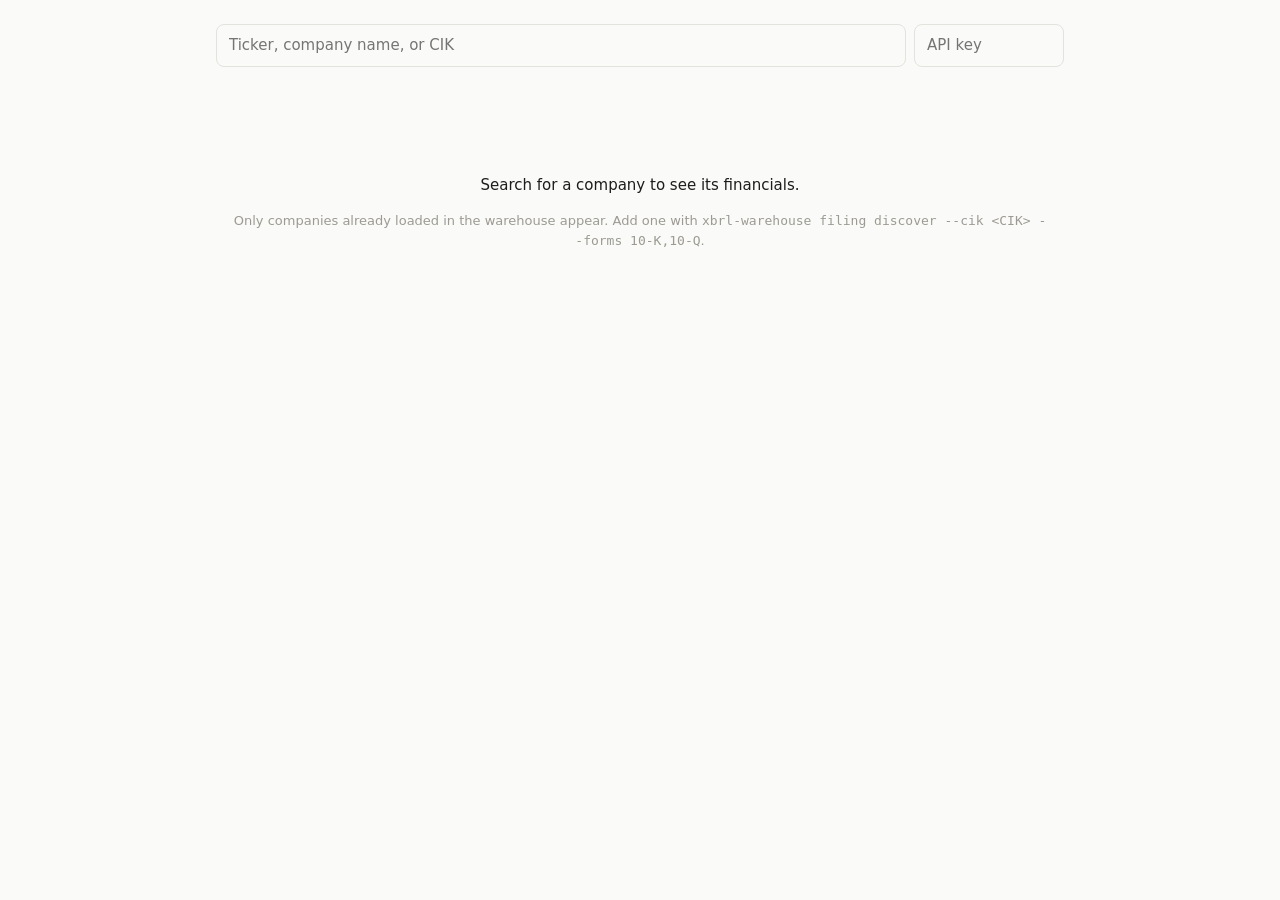
==== sec-xbrl-warehouse/src/sec_xbrl_warehouse/api/static/index.html @ 1208d2e8 "Add a web UI and an MCP server over the query API - /ui: one static page (no build step, no CDN). Co" ====
<!doctype html>
<html lang="en">
<head>
<meta charset="utf-8">
<meta name="viewport" content="width=device-width, initial-scale=1">
<title>XBRL Warehouse</title>
<style>
:root {
  color-scheme: light dark;
  --bg: #fafaf8; --card: #f1f0ec; --text: #1d1d1b; --muted: #6b6a64; --faint: #9c9a92; --line: #e3e2dc;
  --accent: #185fa5; --bar: #378add; --up: #3b6d11; --down: #a32d2d; --radius: 8px;
  font-family: system-ui, -apple-system, "Segoe UI", sans-serif; font-size: 15px;
}
@media (prefers-color-scheme: dark) {
  :root { --bg: #161615; --card: #232321; --text: #ecebe6; --muted: #a8a69e; --faint: #77756e; --line: #34332f;
          --accent: #85b7eb; --up: #97c459; --down: #f09595; }
}
* { box-sizing: border-box; }
body { margin: 0; background: var(--bg); color: var(--text); line-height: 1.5; }
main { max-width: 880px; margin: 0 auto; padding: 24px 16px 48px; }
input, button { font: inherit; color: inherit; }
.top { display: flex; gap: 8px; margin-bottom: 28px; }
.search { position: relative; flex: 1; }
.search input, #key { width: 100%; background: transparent; border: 1px solid var(--line); border-radius: var(--radius); padding: 9px 12px; }
#key { width: 150px; }
#results { position: absolute; top: 100%; left: 0; right: 0; z-index: 5; background: var(--bg); border: 1px solid var(--line); border-radius: var(--radius); margin-top: 4px; display: none; overflow: hidden; }
#results div { padding: 9px 12px; cursor: pointer; }
#results div:hover, #results div.active { background: var(--card); }
.head { display: flex; align-items: baseline; justify-content: space-between; gap: 12px; flex-wrap: wrap; margin-bottom: 16px; }
.head h1 { font-size: 22px; font-weight: 500; margin: 0; display: inline; }
.muted { color: var(--muted); }
.faint { color: var(--faint); font-size: 13px; }
.cards { display: grid; grid-template-columns: repeat(auto-fit, minmax(150px, 1fr)); gap: 12px; margin-bottom: 28px; }
.card { background: var(--card); border-radius: var(--radius); padding: 14px 16px; }
.card .label { font-size: 13px; color: var(--muted); margin: 0; }
.card .value { font-size: 24px; font-weight: 500; }
.up { color: var(--up); } .down { color: var(--down); }
.label { font-size: 13px; color: var(--muted); margin-bottom: 6px; }
#chart { width: 100%; height: 160px; display: block; margin-bottom: 24px; }
#chart text { fill: var(--muted); font-size: 12px; }
.filings a { display: flex; justify-content: space-between; gap: 12px; padding: 9px 0; border-top: 1px solid var(--line); color: inherit; text-decoration: none; font-size: 14px; }
.filings a:last-child { border-bottom: 1px solid var(--line); }
.filings a:hover span:first-child { color: var(--accent); }
.tabs { display: flex; gap: 20px; border-bottom: 1px solid var(--line); margin: 36px 0 4px; }
.tabs button { background: none; border: none; border-bottom: 2px solid transparent; padding: 8px 0; color: var(--muted); cursor: pointer; }
.tabs button.on { color: var(--text); border-bottom-color: var(--text); }
.scroll { overflow-x: auto; }
table { width: 100%; border-collapse: collapse; font-size: 14px; }
th, td { padding: 10px 8px; text-align: right; border-bottom: 1px solid var(--line); white-space: nowrap; font-weight: 400; }
th:first-child, td:first-child { text-align: left; }
th { color: var(--muted); font-size: 13px; }
td.neg { color: var(--down); }
.empty { text-align: center; padding: 64px 16px; }
#status { color: var(--down); margin-bottom: 12px; }
</style>
</head>
<body>
<main>
  <div class="top">
    <div class="search">
      <input id="q" placeholder="Ticker, company name, or CIK" autocomplete="off" aria-label="Search companies">
      <div id="results" role="listbox"></div>
    </div>
    <input id="key" type="password" placeholder="API key" aria-label="API key (only if the API requires one)" title="Only needed if the API requires a key">
  </div>
  <div id="status"></div>
  <div id="empty" class="empty">
    <p>Search for a company to see its financials.</p>
    <p class="faint">Only companies already loaded in the warehouse appear. Add one with
      <code>xbrl-warehouse filing discover --cik &lt;CIK&gt; --forms 10-K,10-Q</code>.</p>
  </div>
  <section id="company" hidden>
    <div class="head">
      <div><h1 id="name"></h1> <span id="ticker" class="muted"></span></div>
      <span id="source" class="faint"></span>
    </div>
    <div class="cards" id="cards"></div>
    <div class="label" id="chart-label">Revenue</div>
    <svg id="chart" role="img" aria-label="Revenue by fiscal year"></svg>
    <div class="label">Latest filings</div>
    <div class="filings" id="filings"></div>
    <div class="tabs" role="tablist">
      <button data-tab="income" class="on" role="tab">Income</button>
      <button data-tab="cash" role="tab">Cash flow</button>
      <button data-tab="balance" role="tab">Balance sheet</button>
      <span id="unit" class="faint" style="margin-left:auto;align-self:center"></span>
    </div>
    <div class="scroll"><table id="table"></table></div>
  </section>
</main>
<script>
const CARDS = [["revenue", "Revenue"], ["net_income", "Net income"], ["free_cash_flow", "Free cash flow"], ["diluted_eps", "Diluted EPS"]];
const TABS = {
  income: [["revenue", "Revenue"], ["gross_profit", "Gross profit"], ["operating_income", "Operating income"], ["net_income", "Net income"], ["diluted_eps", "Diluted EPS ($)"]],
  cash: [["operating_cash_flow", "Operating cash flow"], ["capital_expenditures", "Capital expenditures"], ["free_cash_flow", "Free cash flow"], ["share_repurchases", "Share buybacks"], ["dividends_paid", "Dividends paid"]],
  balance: [["cash_and_equivalents", "Cash and equivalents"], ["total_assets", "Total assets"], ["total_liabilities", "Total liabilities"], ["long_term_debt", "Long-term debt"], ["stockholders_equity", "Shareholders' equity"]],
};
const METRICS = [...new Set([...CARDS, ...Object.values(TABS).flat()].map(([code]) => code))];
const PER_SHARE = new Set(["diluted_eps"]);
const state = { company: null, years: [], values: {}, tab: "income", scale: 1e9 };
const $ = (id) => document.getElementById(id);
const el = (tag, text, attrs = {}) => {
  const node = document.createElement(tag);
  if (text !== undefined && text !== null) node.textContent = text;
  for (const [k, v] of Object.entries(attrs)) node.setAttribute(k, v);
  return node;
};

try { $("key").value = localStorage.getItem("xbrl_api_key") || ""; } catch {}
$("key").addEventListener("change", () => { try { localStorage.setItem("xbrl_api_key", $("key").value); } catch {} });

async function api(path) {
  const headers = $("key").value ? { Authorization: "Bearer " + $("key").value } : {};
  const response = await fetch(path, { headers });
  if (!response.ok) {
    let detail = response.statusText;
    try { const body = await response.json(); detail = typeof body.detail === "string" ? body.detail : JSON.stringify(body.detail); } catch {}
    throw new Error(response.status === 401 ? "The API needs a key. Enter it in the API key box." : `${response.status}: ${detail}`);
  }
  return response.json();
}
const fail = (error) => { $("status").textContent = error.message; };

let timer, active = -1;
$("q").addEventListener("input", () => {
  clearTimeout(timer);
  const q = $("q").value.trim();
  if (!q) { $("results").style.display = "none"; return; }
  timer = setTimeout(async () => {
    try {
      const data = await api("/v1/companies?q=" + encodeURIComponent(q));
      $("status").textContent = "";
      const box = $("results");
      box.replaceChildren();
      active = -1;
      if (!data.items.length) box.append(el("div", `No loaded company matches "${q}"`, { class: "muted" }));
      for (const c of data.items) {
        const item = el("div", `${c.tickers[0] || "-"} · ${c.name}`, { role: "option" });
        item.company = c;
        item.addEventListener("click", () => select(c));
        box.append(item);
      }
      box.style.display = "block";
    } catch (e) { fail(e); }
  }, 200);
});
$("q").addEventListener("keydown", (event) => {
  const items = [...$("results").children].filter((n) => n.company);
  if (event.key === "ArrowDown" || event.key === "ArrowUp") {
    active = Math.max(0, Math.min(items.length - 1, active + (event.key === "ArrowDown" ? 1 : -1)));
    items.forEach((n, i) => n.classList.toggle("active", i === active));
    event.preventDefault();
  } else if (event.key === "Enter" && items.length) {
    select(items[Math.max(active, 0)].company);
  } else if (event.key === "Escape") {
    $("results").style.display = "none";
  }
});
document.addEventListener("click", (event) => { if (!event.target.closest(".search")) $("results").style.display = "none"; });

async function select(company) {
  state.company = company;
  $("results").style.display = "none";
  $("q").value = company.tickers[0] || company.name;
  $("name").textContent = company.name;
  $("ticker").textContent = [company.tickers[0], company.exchanges[0]].filter(Boolean).join(" · ");
  history.replaceState(null, "", "#" + encodeURIComponent(company.tickers[0] || company.cik));
  try {
    const params = new URLSearchParams({ metrics: METRICS.join(","), limit: "10000" });
    params.append("period_type", "annual");
    params.append("period_type", "instant");
    const [series, filings] = await Promise.all([
      api(`/v1/series/${company.cik}?${params}`),
      api(`/v1/companies/${company.cik}/filings?limit=50`),
    ]);
    $("status").textContent = "";
    buildYears(series.items);
    $("empty").hidden = true;
    $("company").hidden = false;
    renderCards();
    renderChart();
    renderFilings(filings.items);
    renderTable();
  } catch (e) { fail(e); }
}

// Annual values by fiscal year; balance-sheet instants join on the fiscal year's end date.
function buildYears(points) {
  const values = {}, yearEnd = {};
  for (const p of points) {
    if (p.period_type !== "annual" || !p.fiscal_year) continue;
    (values[p.metric] ||= {})[p.fiscal_year] = Number(p.value);
    yearEnd[p.period_end] = p.fiscal_year;
  }
  for (const p of points) {
    const year = yearEnd[p.period_end];
    if (p.period_type === "instant" && year) (values[p.metric] ||= {})[year] = Number(p.value);
  }
  const years = [...new Set(Object.values(values).flatMap((v) => Object.keys(v).map(Number)))].sort();
  state.years = years.slice(-5);
  state.values = values;
  const size = Math.max(0, ...state.years.map((y) => Math.abs(values.revenue?.[y] ?? values.total_assets?.[y] ?? 0)));
  state.scale = size >= 1e10 ? 1e9 : 1e6;
}

const value = (code, year) => state.values[code]?.[year];
function money(code, v, withUnit = true) {
  if (v === undefined) return "–";
  if (PER_SHARE.has(code)) return (withUnit ? "$" : "") + v.toFixed(2);
  const scaled = v / state.scale;
  const text = Math.abs(scaled).toLocaleString(undefined, { minimumFractionDigits: 1, maximumFractionDigits: 1 });
  return (v < 0 ? "−" : "") + (withUnit ? "$" + text + (state.scale === 1e9 ? "B" : "M") : text);
}

function renderCards() {
  const [last, prev] = [state.years.at(-1), state.years.at(-2)];
  $("cards").replaceChildren(...CARDS.map(([code, label]) => {
    const card = el("div", null, { class: "card" });
    const now = value(code, last), before = value(code, prev);
    card.append(el("div", label, { class: "label" }), el("div", money(code, now), { class: "value" }));
    if (now !== undefined && before) {
      const change = (now / before - 1) * 100 * Math.sign(before);
      card.append(el("div", `${change >= 0 ? "+" : "−"}${Math.abs(change).toFixed(1)}% vs FY${prev}`, { class: change >= 0 ? "up" : "down", style: "font-size:13px" }));
    } else {
      card.append(el("div", " ", { style: "font-size:13px" }));
    }
    return card;
  }));
}

function renderChart() {
  const svg = $("chart"), ns = "http://www.w3.org/2000/svg";
  svg.replaceChildren();
  const width = svg.clientWidth || 840, height = 160, top = 22, bottom = 24;
  svg.setAttribute("viewBox", `0 0 ${width} ${height}`);
  const bars = state.years.map((year) => ({ year, v: value("revenue", year) }));
  $("chart-label").textContent = `Revenue, last ${bars.length} years`;
  const max = Math.max(0, ...bars.map((b) => b.v ?? 0));
  if (!max) return;
  const slot = width / bars.length;
  const add = (tag, attrs, text) => {
    const node = document.createElementNS(ns, tag);
    for (const [k, v] of Object.entries(attrs)) node.setAttribute(k, v);
    if (text !== undefined) node.textContent = text;
    svg.append(node);
  };
  bars.forEach((b, i) => {
    const x = i * slot, centre = x + slot / 2;
    add("text", { x: centre, y: height - 6, "text-anchor": "middle" }, `FY${String(b.year).slice(2)}`);
    if (b.v === undefined || b.v <= 0) return;
    const h = (b.v / max) * (height - top - bottom);
    add("rect", { x: x + slot * 0.18, y: height - bottom - h, width: slot * 0.64, height: h, rx: 3, fill: "var(--bar)" });
    add("text", { x: centre, y: height - bottom - h - 6, "text-anchor": "middle" }, money("revenue", b.v, false));
  });
}
window.addEventListener("resize", () => { if (state.company) renderChart(); });

const dateText = (iso) => iso ? new Date(iso + "T00:00:00").toLocaleDateString(undefined, { month: "short", day: "numeric", year: "numeric" }) : "";

function renderFilings(filings) {
  const annual = filings.find((f) => f.form.startsWith("10-K") || f.form.startsWith("20-F"));
  $("source").textContent = annual ? `FY${state.years.at(-1)} · ${annual.form} filed ${dateText(annual.filed_date)}` : "";
  $("filings").replaceChildren(...filings.slice(0, 3).map((f) => {
    const period = f.form.startsWith("10-Q") ? "quarter ended" : "period ended";
    const href = /^\d{10}-\d{2}-\d{6}$/.test(f.accession)
      ? `https://www.sec.gov/Archives/edgar/data/${state.company.cik}/${f.accession.replaceAll("-", "")}/` : "#";
    const row = el("a", null, { href, target: "_blank", rel: "noopener", title: f.accession });
    row.append(el("span", `${f.form}${f.amendment ? " (amended)" : ""} · ${period} ${dateText(f.period_end_date)}`), el("span", dateText(f.filed_date), { class: "faint" }));
    return row;
  }));
  if (!filings.length) $("filings").append(el("div", "No filings loaded.", { class: "faint" }));
}

document.querySelectorAll(".tabs button").forEach((b) => b.addEventListener("click", () => {
  state.tab = b.dataset.tab;
  document.querySelectorAll(".tabs button").forEach((x) => x.classList.toggle("on", x === b));
  renderTable();
}));

function spark(values) {
  const known = values.filter((v) => v !== undefined);
  if (known.length < 2) return el("span");
  const min = Math.min(...known), max = Math.max(...known), ns = "http://www.w3.org/2000/svg";
  const svg = document.createElementNS(ns, "svg");
  svg.setAttribute("width", "64"); svg.setAttribute("height", "22"); svg.setAttribute("aria-hidden", "true");
  const line = document.createElementNS(ns, "polyline");
  line.setAttribute("points", values.map((v, i) => v === undefined ? null : `${2 + i * 15},${19 - ((v - min) / (max - min || 1)) * 16}`).filter(Boolean).join(" "));
  line.setAttribute("fill", "none"); line.setAttribute("stroke", "var(--bar)"); line.setAttribute("stroke-width", "1.5");
  svg.append(line);
  return svg;
}

function renderTable() {
  $("unit").textContent = `USD ${state.scale === 1e9 ? "billions" : "millions"}`;
  const table = $("table");
  table.replaceChildren();
  const head = el("tr");
  head.append(el("th", ""), ...state.years.map((y) => el("th", `FY${y}`)), el("th", "Trend"));
  table.appendChild(el("thead")).append(head);
  const body = table.appendChild(el("tbody"));
  for (const [code, label] of TABS[state.tab]) {
    const row = el("tr");
    const values = state.years.map((y) => value(code, y));
    row.append(el("td", label));
    for (const v of values) row.append(el("td", money(code, v, false), v < 0 ? { class: "neg" } : {}));
    row.appendChild(el("td")).append(spark(values));
    body.append(row);
  }
}

(async () => {
  const wanted = decodeURIComponent(location.hash.slice(1));
  if (!wanted) return;
  try {
    const match = (await api("/v1/companies?q=" + encodeURIComponent(wanted))).items[0];
    if (match) select(match);
  } catch (e) { fail(e); }
})();
</script>
</body>
</html>
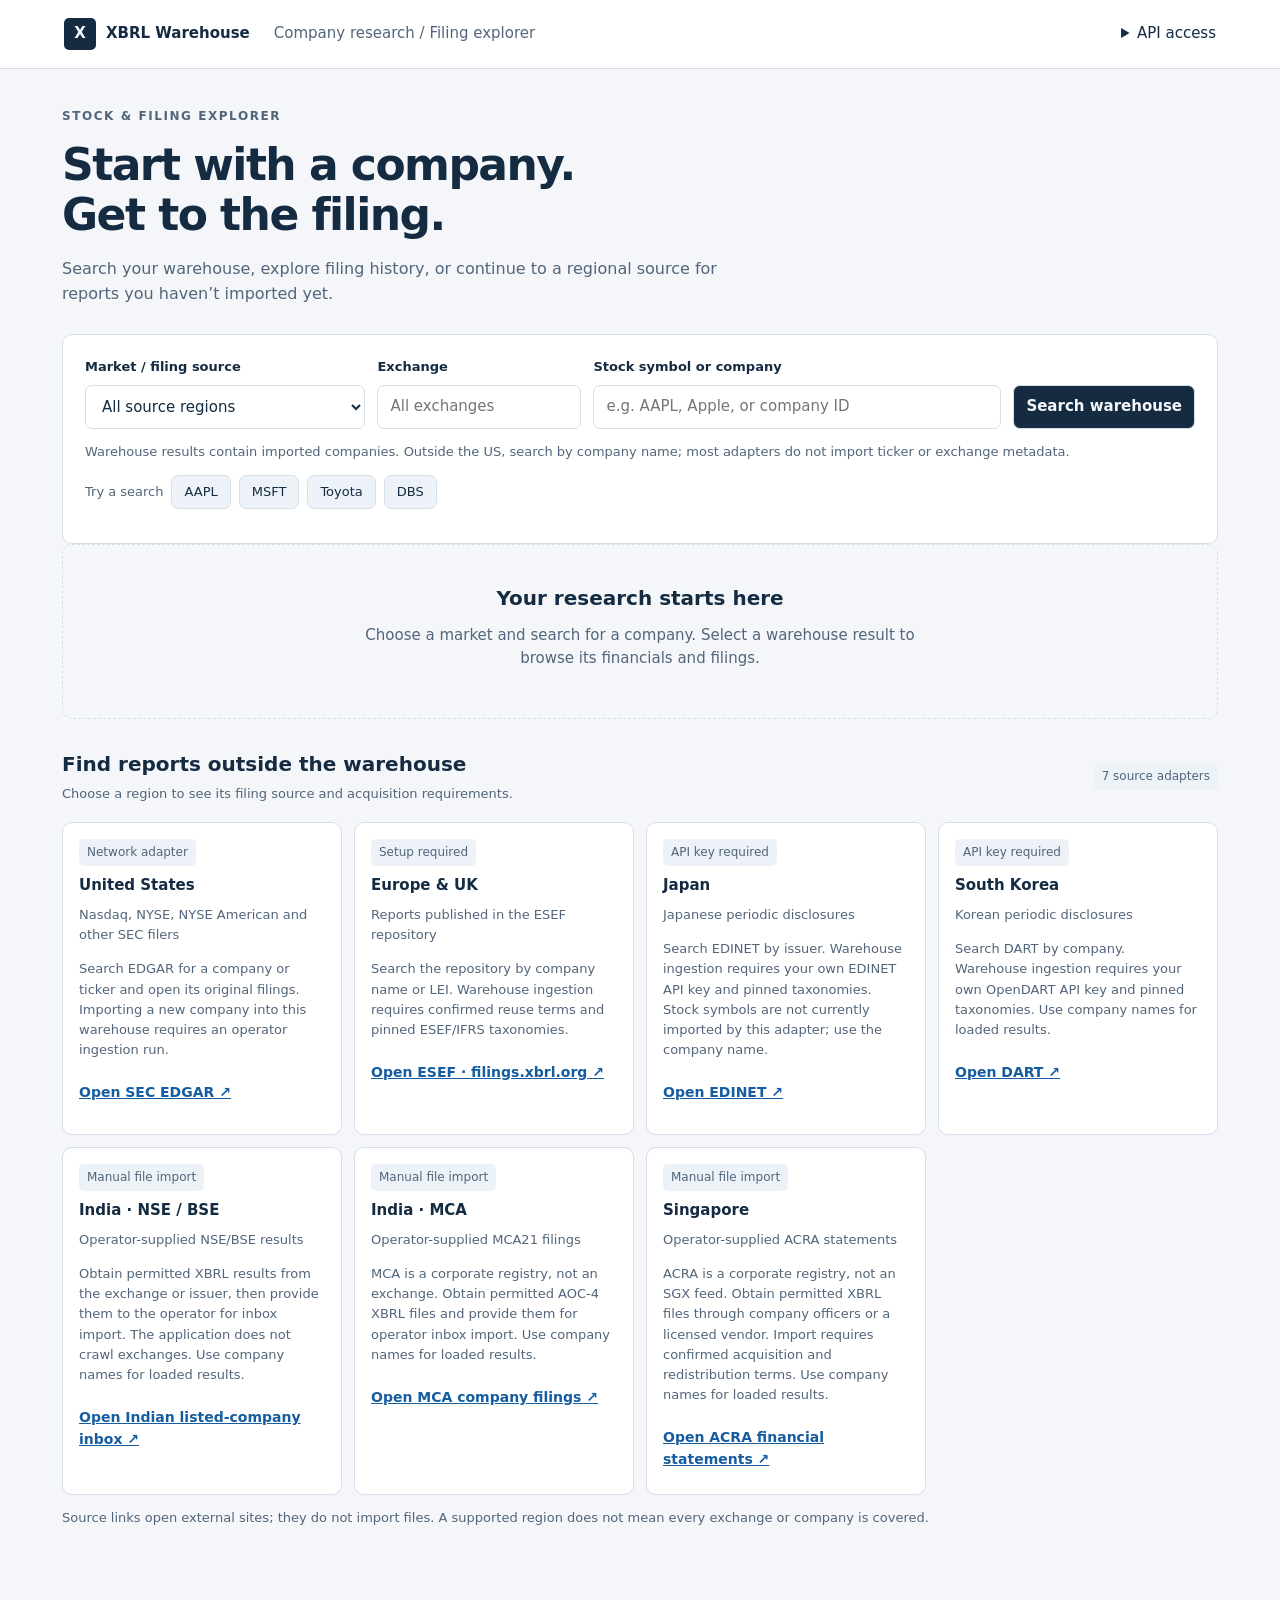
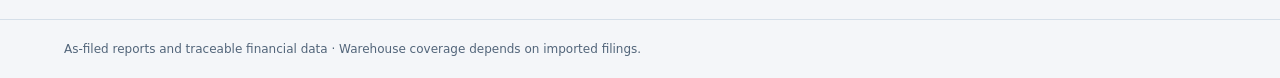
==== commit 415b1481: "Improve filing explorer and add opt-in source package cleanup" ====
--- a/sec-xbrl-warehouse/src/sec_xbrl_warehouse/api/static/index.html
+++ b/sec-xbrl-warehouse/src/sec_xbrl_warehouse/api/static/index.html
@@ -3,319 +3,53 @@
 <head>
 <meta charset="utf-8">
 <meta name="viewport" content="width=device-width, initial-scale=1">
-<title>XBRL Warehouse</title>
-<style>
-:root {
-  color-scheme: light dark;
-  --bg: #fafaf8; --card: #f1f0ec; --text: #1d1d1b; --muted: #6b6a64; --faint: #9c9a92; --line: #e3e2dc;
-  --accent: #185fa5; --bar: #378add; --up: #3b6d11; --down: #a32d2d; --radius: 8px;
-  font-family: system-ui, -apple-system, "Segoe UI", sans-serif; font-size: 15px;
-}
-@media (prefers-color-scheme: dark) {
-  :root { --bg: #161615; --card: #232321; --text: #ecebe6; --muted: #a8a69e; --faint: #77756e; --line: #34332f;
-          --accent: #85b7eb; --up: #97c459; --down: #f09595; }
-}
-* { box-sizing: border-box; }
-body { margin: 0; background: var(--bg); color: var(--text); line-height: 1.5; }
-main { max-width: 880px; margin: 0 auto; padding: 24px 16px 48px; }
-input, button { font: inherit; color: inherit; }
-.top { display: flex; gap: 8px; margin-bottom: 28px; }
-.search { position: relative; flex: 1; }
-.search input, #key { width: 100%; background: transparent; border: 1px solid var(--line); border-radius: var(--radius); padding: 9px 12px; }
-#key { width: 150px; }
-#results { position: absolute; top: 100%; left: 0; right: 0; z-index: 5; background: var(--bg); border: 1px solid var(--line); border-radius: var(--radius); margin-top: 4px; display: none; overflow: hidden; }
-#results div { padding: 9px 12px; cursor: pointer; }
-#results div:hover, #results div.active { background: var(--card); }
-.head { display: flex; align-items: baseline; justify-content: space-between; gap: 12px; flex-wrap: wrap; margin-bottom: 16px; }
-.head h1 { font-size: 22px; font-weight: 500; margin: 0; display: inline; }
-.muted { color: var(--muted); }
-.faint { color: var(--faint); font-size: 13px; }
-.cards { display: grid; grid-template-columns: repeat(auto-fit, minmax(150px, 1fr)); gap: 12px; margin-bottom: 28px; }
-.card { background: var(--card); border-radius: var(--radius); padding: 14px 16px; }
-.card .label { font-size: 13px; color: var(--muted); margin: 0; }
-.card .value { font-size: 24px; font-weight: 500; }
-.up { color: var(--up); } .down { color: var(--down); }
-.label { font-size: 13px; color: var(--muted); margin-bottom: 6px; }
-#chart { width: 100%; height: 160px; display: block; margin-bottom: 24px; }
-#chart text { fill: var(--muted); font-size: 12px; }
-.filings a { display: flex; justify-content: space-between; gap: 12px; padding: 9px 0; border-top: 1px solid var(--line); color: inherit; text-decoration: none; font-size: 14px; }
-.filings a:last-child { border-bottom: 1px solid var(--line); }
-.filings a:hover span:first-child { color: var(--accent); }
-.tabs { display: flex; gap: 20px; border-bottom: 1px solid var(--line); margin: 36px 0 4px; }
-.tabs button { background: none; border: none; border-bottom: 2px solid transparent; padding: 8px 0; color: var(--muted); cursor: pointer; }
-.tabs button.on { color: var(--text); border-bottom-color: var(--text); }
-.scroll { overflow-x: auto; }
-table { width: 100%; border-collapse: collapse; font-size: 14px; }
-th, td { padding: 10px 8px; text-align: right; border-bottom: 1px solid var(--line); white-space: nowrap; font-weight: 400; }
-th:first-child, td:first-child { text-align: left; }
-th { color: var(--muted); font-size: 13px; }
-td.neg { color: var(--down); }
-.empty { text-align: center; padding: 64px 16px; }
-#status { color: var(--down); margin-bottom: 12px; }
-</style>
+<title>XBRL Warehouse · Stock & filing explorer</title>
+<link rel="stylesheet" href="./style.css">
+<script type="module" src="./app.mjs"></script>
 </head>
 <body>
+<header><a href="./" class="brand"><span class="mark" aria-hidden="true">X</span> XBRL Warehouse</a><span class="muted">Company research / Filing explorer</span><details class="access"><summary>API access</summary><label for="key">API key</label><input id="key" type="password" placeholder="Only if required" autocomplete="off"><p class="faint">Saved in this browser. Used only for warehouse requests.</p></details></header>
 <main>
-  <div class="top">
-    <div class="search">
-      <input id="q" placeholder="Ticker, company name, or CIK" autocomplete="off" aria-label="Search companies">
-      <div id="results" role="listbox"></div>
+  <div class="intro"><div class="eyebrow">STOCK & FILING EXPLORER</div><h1>Start with a company.<br>Get to the filing.</h1><p class="muted">Search your warehouse, explore filing history, or continue to a regional source for reports you haven’t imported yet.</p></div>
+  <section class="search-panel" aria-label="Find a company">
+    <form id="search-form">
+      <div class="search-grid">
+        <div><label for="market">Market / filing source</label><select id="market"><option value="">All source regions</option></select></div>
+        <div><label for="exchange">Exchange</label><input id="exchange" list="exchange-options" placeholder="All exchanges" maxlength="64"><datalist id="exchange-options"></datalist></div>
+        <div class="search"><label for="q">Stock symbol or company</label><input id="q" placeholder="e.g. AAPL, Apple, or company ID" autocomplete="off" maxlength="64" aria-describedby="search-help"></div>
+        <button type="submit" class="primary">Search warehouse</button>
+      </div>
+      <p id="search-help" class="faint">Warehouse results contain imported companies. Outside the US, search by company name; most adapters do not import ticker or exchange metadata.</p>
+    </form>
+    <div class="examples"><span class="faint">Try a search</span><button type="button" data-query="AAPL">AAPL</button><button type="button" data-query="MSFT">MSFT</button><button type="button" data-query="Toyota">Toyota</button><button type="button" data-query="DBS">DBS</button></div>
+    <div id="status" role="alert"></div>
+    <div id="search-status" role="status" aria-live="polite"></div>
+    <div id="results" aria-label="Warehouse search results"></div>
+  </section>
+  <section class="coverage" aria-label="Find reports outside the warehouse">
+    <div class="section-head"><div><h2>Find reports outside the warehouse</h2><p class="faint" id="coverage-help">Choose a region to see its filing source and acquisition requirements.</p></div><span class="badge">7 source adapters</span></div>
+    <div id="source-cards" class="source-grid"></div>
+    <p class="faint">Source links open external sites; they do not import files. A supported region does not mean every exchange or company is covered.</p>
+  </section>
+  <section id="empty" class="empty"><h2>Your research starts here</h2><p class="muted">Choose a market and search for a company. Select a warehouse result to browse its financials and filings.</p></section>
+  <section id="company" hidden aria-label="Selected company">
+    <div class="head"><div><div class="eyebrow">SELECTED COMPANY</div><h2 id="name"></h2><div id="ticker" class="muted"></div></div><span id="source" class="faint"></span></div>
+    <div id="company-status" role="status"></div>
+    <div class="cards" id="cards"></div>
+    <div class="panel"><h3 id="chart-label">Revenue</h3><svg id="chart" role="img" aria-label="Revenue by fiscal year"></svg>
+      <div class="tabs" role="tablist" aria-label="Financial statements"><button data-tab="income" class="on" role="tab" aria-selected="true">Income</button><button data-tab="cash" role="tab" aria-selected="false">Cash flow</button><button data-tab="balance" role="tab" aria-selected="false">Balance sheet</button><span id="unit" class="faint"></span></div>
+      <div class="scroll"><table id="table" aria-label="Financial statement values"></table></div>
     </div>
-    <input id="key" type="password" placeholder="API key" aria-label="API key (only if the API requires one)" title="Only needed if the API requires a key">
-  </div>
-  <div id="status"></div>
-  <div id="empty" class="empty">
-    <p>Search for a company to see its financials.</p>
-    <p class="faint">Only companies already loaded in the warehouse appear. Add one with
-      <code>xbrl-warehouse filing discover --cik &lt;CIK&gt; --forms 10-K,10-Q</code>.</p>
-  </div>
-  <section id="company" hidden>
-    <div class="head">
-      <div><h1 id="name"></h1> <span id="ticker" class="muted"></span></div>
-      <span id="source" class="faint"></span>
+    <div class="panel">
+      <div class="section-head"><div><h2>Filing library</h2><p class="faint">Original source links and warehouse records, newest first.</p></div><span id="filing-count" class="badge"></span></div>
+      <div class="filing-controls"><div><label for="filing-form">Filing type</label><select id="filing-form"><option value="">All types</option></select></div><div><label for="filing-year">Filed year</label><select id="filing-year"><option value="">All years</option></select></div><div><label for="filing-text">Find in loaded filings</label><input id="filing-text" placeholder="Accession, form, or period"></div></div>
+      <p id="filing-status" class="faint" role="status"></p>
+      <div class="scroll"><table id="filings"><thead><tr><th>Report</th><th>Period ended</th><th>Filed</th><th>Source / actions</th></tr></thead><tbody></tbody></table></div>
+      <button id="more-filings" type="button" hidden>Load more filings</button>
     </div>
-    <div class="cards" id="cards"></div>
-    <div class="label" id="chart-label">Revenue</div>
-    <svg id="chart" role="img" aria-label="Revenue by fiscal year"></svg>
-    <div class="label">Latest filings</div>
-    <div class="filings" id="filings"></div>
-    <div class="tabs" role="tablist">
-      <button data-tab="income" class="on" role="tab">Income</button>
-      <button data-tab="cash" role="tab">Cash flow</button>
-      <button data-tab="balance" role="tab">Balance sheet</button>
-      <span id="unit" class="faint" style="margin-left:auto;align-self:center"></span>
-    </div>
-    <div class="scroll"><table id="table"></table></div>
+    <section class="panel" id="filing-detail" hidden aria-label="Filing details"><div class="section-head"><h2 id="detail-title"></h2><button id="close-detail" type="button">Close</button></div><p id="detail-status" role="status"></p><dl id="detail-content"></dl></section>
   </section>
 </main>
-<script>
-const CARDS = [["revenue", "Revenue"], ["net_income", "Net income"], ["free_cash_flow", "Free cash flow"], ["diluted_eps", "Diluted EPS"]];
-const TABS = {
-  income: [["revenue", "Revenue"], ["gross_profit", "Gross profit"], ["operating_income", "Operating income"], ["net_income", "Net income"], ["diluted_eps", "Diluted EPS ($)"]],
-  cash: [["operating_cash_flow", "Operating cash flow"], ["capital_expenditures", "Capital expenditures"], ["free_cash_flow", "Free cash flow"], ["share_repurchases", "Share buybacks"], ["dividends_paid", "Dividends paid"]],
-  balance: [["cash_and_equivalents", "Cash and equivalents"], ["total_assets", "Total assets"], ["total_liabilities", "Total liabilities"], ["long_term_debt", "Long-term debt"], ["stockholders_equity", "Shareholders' equity"]],
-};
-const METRICS = [...new Set([...CARDS, ...Object.values(TABS).flat()].map(([code]) => code))];
-const PER_SHARE = new Set(["diluted_eps"]);
-const state = { company: null, years: [], values: {}, tab: "income", scale: 1e9 };
-const $ = (id) => document.getElementById(id);
-const el = (tag, text, attrs = {}) => {
-  const node = document.createElement(tag);
-  if (text !== undefined && text !== null) node.textContent = text;
-  for (const [k, v] of Object.entries(attrs)) node.setAttribute(k, v);
-  return node;
-};
-
-try { $("key").value = localStorage.getItem("xbrl_api_key") || ""; } catch {}
-$("key").addEventListener("change", () => { try { localStorage.setItem("xbrl_api_key", $("key").value); } catch {} });
-
-async function api(path) {
-  const headers = $("key").value ? { Authorization: "Bearer " + $("key").value } : {};
-  const response = await fetch(path, { headers });
-  if (!response.ok) {
-    let detail = response.statusText;
-    try { const body = await response.json(); detail = typeof body.detail === "string" ? body.detail : JSON.stringify(body.detail); } catch {}
-    throw new Error(response.status === 401 ? "The API needs a key. Enter it in the API key box." : `${response.status}: ${detail}`);
-  }
-  return response.json();
-}
-const fail = (error) => { $("status").textContent = error.message; };
-
-let timer, active = -1;
-$("q").addEventListener("input", () => {
-  clearTimeout(timer);
-  const q = $("q").value.trim();
-  if (!q) { $("results").style.display = "none"; return; }
-  timer = setTimeout(async () => {
-    try {
-      const data = await api("/v1/companies?q=" + encodeURIComponent(q));
-      $("status").textContent = "";
-      const box = $("results");
-      box.replaceChildren();
-      active = -1;
-      if (!data.items.length) box.append(el("div", `No loaded company matches "${q}"`, { class: "muted" }));
-      for (const c of data.items) {
-        const item = el("div", `${c.tickers[0] || "-"} · ${c.name}`, { role: "option" });
-        item.company = c;
-        item.addEventListener("click", () => select(c));
-        box.append(item);
-      }
-      box.style.display = "block";
-    } catch (e) { fail(e); }
-  }, 200);
-});
-$("q").addEventListener("keydown", (event) => {
-  const items = [...$("results").children].filter((n) => n.company);
-  if (event.key === "ArrowDown" || event.key === "ArrowUp") {
-    active = Math.max(0, Math.min(items.length - 1, active + (event.key === "ArrowDown" ? 1 : -1)));
-    items.forEach((n, i) => n.classList.toggle("active", i === active));
-    event.preventDefault();
-  } else if (event.key === "Enter" && items.length) {
-    select(items[Math.max(active, 0)].company);
-  } else if (event.key === "Escape") {
-    $("results").style.display = "none";
-  }
-});
-document.addEventListener("click", (event) => { if (!event.target.closest(".search")) $("results").style.display = "none"; });
-
-async function select(company) {
-  state.company = company;
-  $("results").style.display = "none";
-  $("q").value = company.tickers[0] || company.name;
-  $("name").textContent = company.name;
-  $("ticker").textContent = [company.tickers[0], company.exchanges[0]].filter(Boolean).join(" · ");
-  history.replaceState(null, "", "#" + encodeURIComponent(company.tickers[0] || company.cik));
-  try {
-    const params = new URLSearchParams({ metrics: METRICS.join(","), limit: "10000" });
-    params.append("period_type", "annual");
-    params.append("period_type", "instant");
-    const [series, filings] = await Promise.all([
-      api(`/v1/series/${company.cik}?${params}`),
-      api(`/v1/companies/${company.cik}/filings?limit=50`),
-    ]);
-    $("status").textContent = "";
-    buildYears(series.items);
-    $("empty").hidden = true;
-    $("company").hidden = false;
-    renderCards();
-    renderChart();
-    renderFilings(filings.items);
-    renderTable();
-  } catch (e) { fail(e); }
-}
-
-// Annual values by fiscal year; balance-sheet instants join on the fiscal year's end date.
-function buildYears(points) {
-  const values = {}, yearEnd = {};
-  for (const p of points) {
-    if (p.period_type !== "annual" || !p.fiscal_year) continue;
-    (values[p.metric] ||= {})[p.fiscal_year] = Number(p.value);
-    yearEnd[p.period_end] = p.fiscal_year;
-  }
-  for (const p of points) {
-    const year = yearEnd[p.period_end];
-    if (p.period_type === "instant" && year) (values[p.metric] ||= {})[year] = Number(p.value);
-  }
-  const years = [...new Set(Object.values(values).flatMap((v) => Object.keys(v).map(Number)))].sort();
-  state.years = years.slice(-5);
-  state.values = values;
-  const size = Math.max(0, ...state.years.map((y) => Math.abs(values.revenue?.[y] ?? values.total_assets?.[y] ?? 0)));
-  state.scale = size >= 1e10 ? 1e9 : 1e6;
-}
-
-const value = (code, year) => state.values[code]?.[year];
-function money(code, v, withUnit = true) {
-  if (v === undefined) return "–";
-  if (PER_SHARE.has(code)) return (withUnit ? "$" : "") + v.toFixed(2);
-  const scaled = v / state.scale;
-  const text = Math.abs(scaled).toLocaleString(undefined, { minimumFractionDigits: 1, maximumFractionDigits: 1 });
-  return (v < 0 ? "−" : "") + (withUnit ? "$" + text + (state.scale === 1e9 ? "B" : "M") : text);
-}
-
-function renderCards() {
-  const [last, prev] = [state.years.at(-1), state.years.at(-2)];
-  $("cards").replaceChildren(...CARDS.map(([code, label]) => {
-    const card = el("div", null, { class: "card" });
-    const now = value(code, last), before = value(code, prev);
-    card.append(el("div", label, { class: "label" }), el("div", money(code, now), { class: "value" }));
-    if (now !== undefined && before) {
-      const change = (now / before - 1) * 100 * Math.sign(before);
-      card.append(el("div", `${change >= 0 ? "+" : "−"}${Math.abs(change).toFixed(1)}% vs FY${prev}`, { class: change >= 0 ? "up" : "down", style: "font-size:13px" }));
-    } else {
-      card.append(el("div", " ", { style: "font-size:13px" }));
-    }
-    return card;
-  }));
-}
-
-function renderChart() {
-  const svg = $("chart"), ns = "http://www.w3.org/2000/svg";
-  svg.replaceChildren();
-  const width = svg.clientWidth || 840, height = 160, top = 22, bottom = 24;
-  svg.setAttribute("viewBox", `0 0 ${width} ${height}`);
-  const bars = state.years.map((year) => ({ year, v: value("revenue", year) }));
-  $("chart-label").textContent = `Revenue, last ${bars.length} years`;
-  const max = Math.max(0, ...bars.map((b) => b.v ?? 0));
-  if (!max) return;
-  const slot = width / bars.length;
-  const add = (tag, attrs, text) => {
-    const node = document.createElementNS(ns, tag);
-    for (const [k, v] of Object.entries(attrs)) node.setAttribute(k, v);
-    if (text !== undefined) node.textContent = text;
-    svg.append(node);
-  };
-  bars.forEach((b, i) => {
-    const x = i * slot, centre = x + slot / 2;
-    add("text", { x: centre, y: height - 6, "text-anchor": "middle" }, `FY${String(b.year).slice(2)}`);
-    if (b.v === undefined || b.v <= 0) return;
-    const h = (b.v / max) * (height - top - bottom);
-    add("rect", { x: x + slot * 0.18, y: height - bottom - h, width: slot * 0.64, height: h, rx: 3, fill: "var(--bar)" });
-    add("text", { x: centre, y: height - bottom - h - 6, "text-anchor": "middle" }, money("revenue", b.v, false));
-  });
-}
-window.addEventListener("resize", () => { if (state.company) renderChart(); });
-
-const dateText = (iso) => iso ? new Date(iso + "T00:00:00").toLocaleDateString(undefined, { month: "short", day: "numeric", year: "numeric" }) : "";
-
-function renderFilings(filings) {
-  const annual = filings.find((f) => f.form.startsWith("10-K") || f.form.startsWith("20-F"));
-  $("source").textContent = annual ? `FY${state.years.at(-1)} · ${annual.form} filed ${dateText(annual.filed_date)}` : "";
-  $("filings").replaceChildren(...filings.slice(0, 3).map((f) => {
-    const period = f.form.startsWith("10-Q") ? "quarter ended" : "period ended";
-    const href = /^\d{10}-\d{2}-\d{6}$/.test(f.accession)
-      ? `https://www.sec.gov/Archives/edgar/data/${state.company.cik}/${f.accession.replaceAll("-", "")}/` : "#";
-    const row = el("a", null, { href, target: "_blank", rel: "noopener", title: f.accession });
-    row.append(el("span", `${f.form}${f.amendment ? " (amended)" : ""} · ${period} ${dateText(f.period_end_date)}`), el("span", dateText(f.filed_date), { class: "faint" }));
-    return row;
-  }));
-  if (!filings.length) $("filings").append(el("div", "No filings loaded.", { class: "faint" }));
-}
-
-document.querySelectorAll(".tabs button").forEach((b) => b.addEventListener("click", () => {
-  state.tab = b.dataset.tab;
-  document.querySelectorAll(".tabs button").forEach((x) => x.classList.toggle("on", x === b));
-  renderTable();
-}));
-
-function spark(values) {
-  const known = values.filter((v) => v !== undefined);
-  if (known.length < 2) return el("span");
-  const min = Math.min(...known), max = Math.max(...known), ns = "http://www.w3.org/2000/svg";
-  const svg = document.createElementNS(ns, "svg");
-  svg.setAttribute("width", "64"); svg.setAttribute("height", "22"); svg.setAttribute("aria-hidden", "true");
-  const line = document.createElementNS(ns, "polyline");
-  line.setAttribute("points", values.map((v, i) => v === undefined ? null : `${2 + i * 15},${19 - ((v - min) / (max - min || 1)) * 16}`).filter(Boolean).join(" "));
-  line.setAttribute("fill", "none"); line.setAttribute("stroke", "var(--bar)"); line.setAttribute("stroke-width", "1.5");
-  svg.append(line);
-  return svg;
-}
-
-function renderTable() {
-  $("unit").textContent = `USD ${state.scale === 1e9 ? "billions" : "millions"}`;
-  const table = $("table");
-  table.replaceChildren();
-  const head = el("tr");
-  head.append(el("th", ""), ...state.years.map((y) => el("th", `FY${y}`)), el("th", "Trend"));
-  table.appendChild(el("thead")).append(head);
-  const body = table.appendChild(el("tbody"));
-  for (const [code, label] of TABS[state.tab]) {
-    const row = el("tr");
-    const values = state.years.map((y) => value(code, y));
-    row.append(el("td", label));
-    for (const v of values) row.append(el("td", money(code, v, false), v < 0 ? { class: "neg" } : {}));
-    row.appendChild(el("td")).append(spark(values));
-    body.append(row);
-  }
-}
-
-(async () => {
-  const wanted = decodeURIComponent(location.hash.slice(1));
-  if (!wanted) return;
-  try {
-    const match = (await api("/v1/companies?q=" + encodeURIComponent(wanted))).items[0];
-    if (match) select(match);
-  } catch (e) { fail(e); }
-})();
-</script>
+<footer>As-filed reports and traceable financial data · Warehouse coverage depends on imported filings.</footer>
 </body>
 </html>
--- a/sec-xbrl-warehouse/src/sec_xbrl_warehouse/api/static/style.css
+++ b/sec-xbrl-warehouse/src/sec_xbrl_warehouse/api/static/style.css
@@ -0,0 +1,5 @@
+:root { color-scheme: light dark; --bg:#f4f6f9; --panel:#fff; --card:#edf2f8; --text:#152b42; --muted:#52657a; --line:#d5dfe9; --accent:#155ca0; --bar:#357cb7; --up:#286333; --down:#a12c32; --radius:10px; font:15px/1.55 system-ui,-apple-system,'Segoe UI',sans-serif; }
+@media(prefers-color-scheme:dark) { :root { --bg:#101820; --panel:#18232f; --card:#223242; --text:#edf3f8; --muted:#acbdce; --line:#344658; --accent:#9ac9fa; --up:#a0dca9; --down:#ffb0b6; } }
+*{box-sizing:border-box} [hidden]{display:none!important} body{margin:0;background:var(--bg);color:var(--text)} a{color:var(--accent)} button,input,select{font:inherit;color:inherit} button,a,summary,select{cursor:pointer} button,input,select{min-height:44px;border:1px solid var(--line);border-radius:7px;padding:9px 12px;background:var(--panel)} button:hover,a.result:hover{background:var(--card)} :focus-visible{outline:3px solid var(--accent);outline-offset:3px} label{display:block;font-size:13px;font-weight:600;margin-bottom:7px} input,select{width:100%} header{display:flex;align-items:center;gap:24px;padding:18px 5%;border-bottom:1px solid var(--line);background:var(--panel)} .brand{display:flex;align-items:center;gap:10px;font-weight:650;text-decoration:none;color:var(--text);white-space:nowrap}.mark{display:grid;place-items:center;width:32px;height:32px;background:var(--text);color:var(--bg);border-radius:5px}.access{margin-left:auto;position:relative}.access[open]{z-index:10}.access input{min-width:200px}.access summary{white-space:nowrap}.access p{max-width:230px}main{max-width:1220px;margin:auto;padding:38px 32px 60px}.intro{max-width:680px;margin-bottom:28px}.eyebrow{font-size:12px;letter-spacing:.13em;font-weight:650;color:var(--muted)}h1{font-size:clamp(28px,4vw,44px);line-height:1.15;letter-spacing:-.035em;font-weight:600;margin:14px 0}h2{font-size:20px;font-weight:600;margin:0}h3{font-size:15px;font-weight:600;margin:0 0 14px}.muted,.faint{color:var(--muted)}.faint{font-size:13px}.intro p{font-size:16px}.search-panel,.panel{background:var(--panel);border:1px solid var(--line);border-radius:var(--radius);padding:22px}.search-grid{display:grid;grid-template-columns:1.1fr .8fr 1.6fr auto;gap:12px;align-items:end}.primary{background:var(--text);color:var(--bg);font-weight:600}.primary:hover{background:var(--accent);color:var(--bg)}.examples{display:flex;align-items:center;flex-wrap:wrap;gap:8px}.examples button{font-size:13px;min-height:34px;padding:4px 12px;background:var(--card)}#status{color:var(--down)}#status:not(:empty),#search-status:not(:empty){margin-top:16px}#results{display:grid;gap:9px;margin-top:12px}.result{display:flex;justify-content:space-between;align-items:center;gap:12px;text-align:left;width:100%;padding:12px 16px}.result .symbol{font-size:16px;font-weight:650}.result .company-name{margin-left:12px}.badge{display:inline-block;background:var(--card);border-radius:5px;padding:4px 8px;font-size:12px;color:var(--muted);white-space:nowrap}.coverage{margin:30px 0}.section-head,.head{display:flex;align-items:center;justify-content:space-between;gap:16px;margin-bottom:18px}.section-head p{margin:4px 0 0}.source-grid{display:grid;grid-template-columns:repeat(auto-fit,minmax(240px,1fr));gap:12px}.source-card{padding:16px;border:1px solid var(--line);border-radius:var(--radius);background:var(--panel)}.source-card h3{margin:8px 0 0}.source-card p{margin:8px 0 14px}.source-card a{font-weight:600;font-size:14px;display:inline-block;padding:8px 0;min-height:44px}.source-card .badge{white-space:normal}.empty{border:1px dashed var(--line);border-radius:var(--radius);text-align:center;padding:38px 18px}.empty p{max-width:560px;margin:10px auto}#company{margin-top:40px}.head h2{font-size:28px;margin:5px 0}.head{align-items:end}.cards{display:grid;grid-template-columns:repeat(4,1fr);gap:12px;margin:24px 0}.card{background:var(--panel);border:1px solid var(--line);border-radius:var(--radius);padding:18px}.card .label{font-size:13px;color:var(--muted)}.card .value{font-size:26px;font-variant-numeric:tabular-nums;margin:6px 0}.up{color:var(--up)}.down,.neg{color:var(--down)}.panel{margin:20px 0}#chart{display:block;width:100%;height:180px;margin-bottom:20px}#chart text{fill:var(--muted);font-size:12px}.tabs{display:flex;gap:16px;border-bottom:1px solid var(--line);align-items:center;overflow-x:auto}.tabs button{border:0;border-radius:0;background:none;color:var(--muted);white-space:nowrap}.tabs button.on{border-bottom:2px solid var(--accent);color:var(--text)}#unit{margin-left:auto;white-space:nowrap}.scroll{overflow-x:auto}table{width:100%;border-collapse:collapse;font-size:14px}th,td{text-align:right;padding:12px 10px;border-bottom:1px solid var(--line);white-space:nowrap;font-variant-numeric:tabular-nums}th{color:var(--muted);font-size:12px;font-weight:500}th:first-child,td:first-child{text-align:left}#filings th,#filings td{text-align:left}#filings td small{display:block;color:var(--muted)}#filings td a{margin-right:14px}#filings button{font-size:13px;min-height:36px;padding:6px 10px}.filing-controls{display:grid;grid-template-columns:1fr 1fr 2fr;gap:12px}#more-filings{margin-top:16px}dl{display:grid;grid-template-columns:minmax(100px,1fr) 3fr;gap:10px}dt{color:var(--muted)}dd{margin:0;overflow-wrap:anywhere}footer{border-top:1px solid var(--line);padding:20px 5%;color:var(--muted);font-size:12px}
+@media(max-width:800px){main{padding:24px 18px 40px}.search-grid{grid-template-columns:1fr 1fr}.search-grid .search{grid-column:1/-1}.cards{grid-template-columns:repeat(2,1fr)}header>.muted{display:none}.source-grid{grid-template-columns:1fr 1fr}}
+@media(max-width:500px){header{gap:12px;padding:14px 18px;font-size:13px}.search-panel,.panel{padding:16px}.search-grid,.filing-controls{grid-template-columns:1fr}.source-grid{grid-template-columns:1fr}.section-head,.head{align-items:start;flex-direction:column}.result{align-items:start}.result .company-name{display:block;margin:3px 0}.tabs{gap:5px}#unit{font-size:11px}.card{padding:12px}.card .value{font-size:22px}dl{grid-template-columns:1fr}dd{margin-bottom:8px}}
